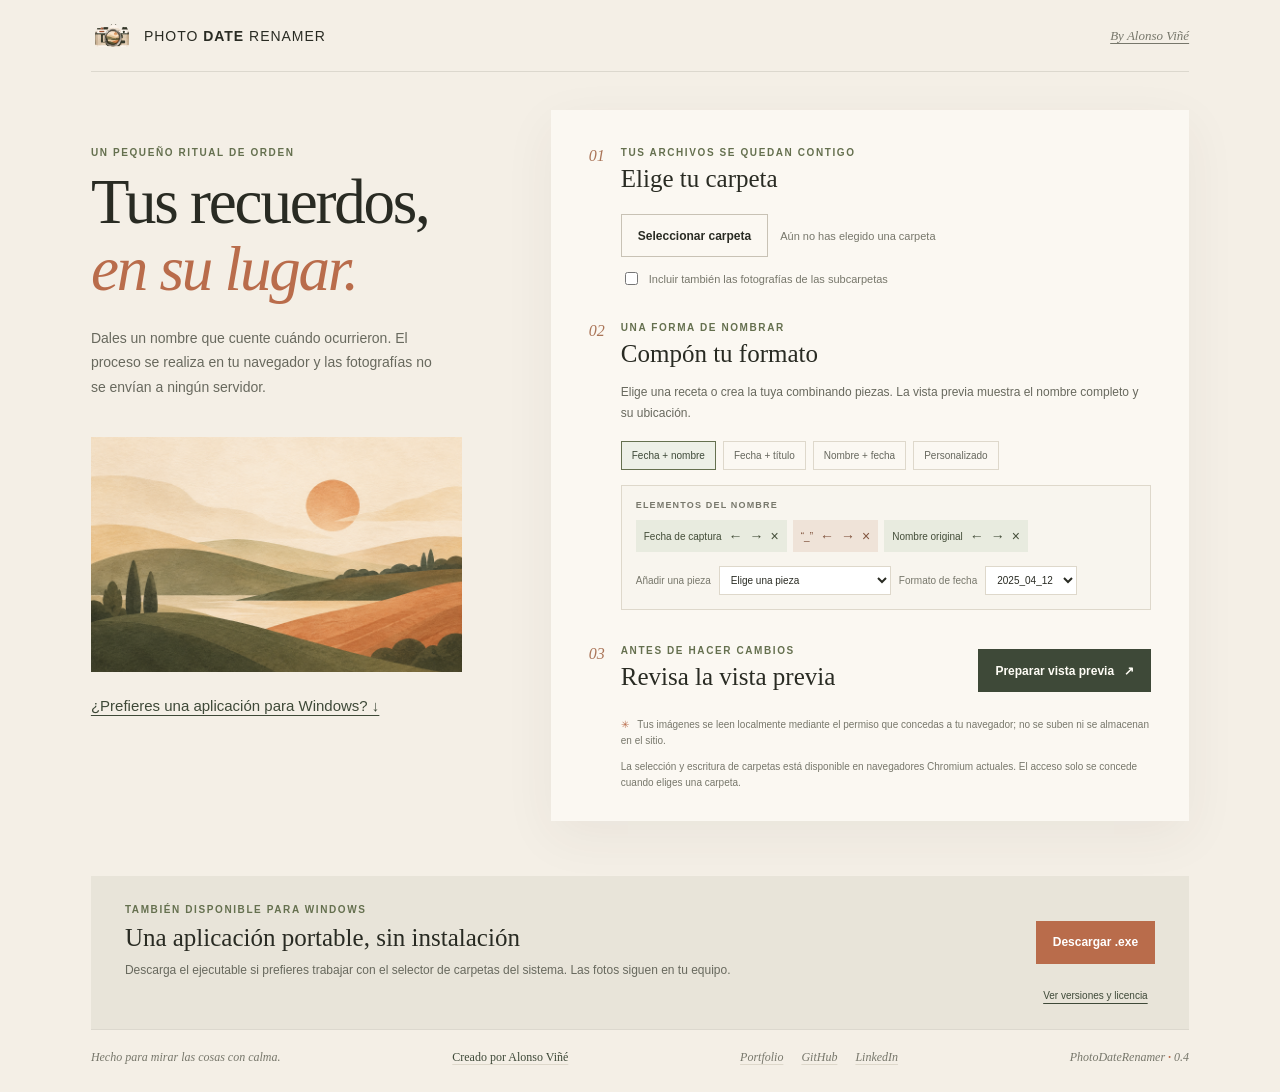
==== site/index.html @ 35bf4fce "feat: add static browser app and recursive renaming Add a GitHub Pages-ready browser-only photo rena" ====
<!doctype html>
<html lang="es">
<head>
  <meta charset="utf-8">
  <meta name="viewport" content="width=device-width, initial-scale=1">
  <meta name="theme-color" content="#f4efe6">
  <meta name="description" content="Ordena los nombres de tus fotografías directamente en tu navegador. Tus imágenes no se suben a ningún servidor.">
  <title>PhotoDateRenamer — orden sereno para tus recuerdos</title>
  <link rel="icon" type="image/png" href="./images/app-icon.png">
  <link rel="stylesheet" href="./styles.css">
  <script src="./metadata.js" defer></script>
  <script src="./app.js" defer></script>
</head>
<body>
  <div class="page-shell">
    <header class="topbar">
      <a class="wordmark" href="#inicio" aria-label="PhotoDateRenamer, inicio">
        <img class="wordmark-mark" src="./images/app-icon.png" alt="">
        <span>photo <b>date</b> renamer</span>
      </a>
      <a class="header-author" href="https://alonsovine.github.io/portfolioR/" target="_blank" rel="noopener noreferrer">By Alonso Viñé</a>
    </header>

    <main id="inicio">
      <section class="intro">
        <p class="eyebrow">Un pequeño ritual de orden</p>
        <h1>Tus recuerdos,<br><em>en su lugar.</em></h1>
        <p class="intro-copy">Dales un nombre que cuente cuándo ocurrieron. El proceso se realiza en tu navegador y las fotografías no se envían a ningún servidor.</p>
        <div class="intro-art">
          <img src="./images/hero-illustration.png" alt="Ilustración de un paisaje cálido de colinas al atardecer">
        </div>
        <a class="text-link" href="#descarga">¿Prefieres una aplicación para Windows? ↓</a>
      </section>

      <section class="workbench" aria-label="Renombrar fotografías en el navegador">
        <div class="step-heading">
          <span class="step-number">01</span>
          <div><p class="eyebrow">Tus archivos se quedan contigo</p><h2>Elige tu carpeta</h2></div>
        </div>
        <div class="folder-row">
          <button id="browse-button" class="button button-outline" type="button">Seleccionar carpeta</button>
          <span id="folder-name" class="folder-name">Aún no has elegido una carpeta</span>
        </div>
        <label class="recursive-option"><input id="recursive" type="checkbox"> Incluir también las fotografías de las subcarpetas</label>

        <div class="step-heading format-heading">
          <span class="step-number">02</span>
          <div><p class="eyebrow">Una forma de nombrar</p><h2>Compón tu formato</h2></div>
        </div>
        <p class="section-copy">Elige una receta o crea la tuya combinando piezas. La vista previa muestra el nombre completo y su ubicación.</p>
        <div class="preset-row" role="group" aria-label="Formatos predeterminados">
          <button class="preset active" data-preset="date_original" type="button">Fecha + nombre</button>
          <button class="preset" data-preset="date_stem" type="button">Fecha + título</button>
          <button class="preset" data-preset="original_date" type="button">Nombre + fecha</button>
          <button class="preset" data-preset="custom" type="button">Personalizado</button>
        </div>
        <div class="builder">
          <div class="builder-label">ELEMENTOS DEL NOMBRE</div>
          <div id="tokens" class="tokens" aria-live="polite"></div>
          <div class="builder-controls">
            <label for="add-element">Añadir una pieza</label>
            <select id="add-element">
              <option value="" selected disabled>Elige una pieza</option>
              <option value="date">Fecha de captura</option>
              <option value="original_name">Nombre original con extensión</option>
              <option value="original_stem">Nombre original sin extensión</option>
              <option value="extension">Extensión</option>
              <option value="text">Texto fijo…</option>
            </select>
            <label for="date-format">Formato de fecha</label>
            <select id="date-format">
              <option value="yyyy_mm_dd">2025_04_12</option>
              <option value="yyyy-mm-dd">2025-04-12</option>
              <option value="yyyymmdd">20250412</option>
            </select>
          </div>
        </div>

        <div class="preview-heading">
          <div class="step-heading compact-heading">
            <span class="step-number">03</span>
            <div><p class="eyebrow">Antes de hacer cambios</p><h2>Revisa la vista previa</h2></div>
          </div>
          <button id="preview-button" class="button button-dark" type="button">Preparar vista previa <span aria-hidden="true">↗</span></button>
        </div>
        <div id="notice" class="notice" role="status" aria-live="polite" hidden></div>
        <div id="undo-control" class="undo-control" hidden>
          <span>El último lote se puede restaurar mientras esta página siga abierta.</span>
          <button id="undo-button" class="button button-outline" type="button">Deshacer</button>
        </div>
        <div id="preview-wrap" class="preview-wrap" hidden>
          <div id="preview-summary" class="preview-summary"></div>
          <div class="table-scroll">
            <table>
              <thead><tr><th>Ubicación y nombre actual</th><th>Fecha usada</th><th>Estado</th><th>Nombre propuesto</th></tr></thead>
              <tbody id="preview-rows"></tbody>
            </table>
          </div>
          <div class="confirm-row">
            <p>Solo se cambiarán los nombres tras tu confirmación. No se sobrescribirán archivos.</p>
            <button id="confirm-button" class="button button-accent" type="button">Confirmar renombrado</button>
          </div>
        </div>
        <div class="privacy-note"><span aria-hidden="true">✳</span> Tus imágenes se leen localmente mediante el permiso que concedas a tu navegador; no se suben ni se almacenan en el sitio.</div>
        <p id="browser-note" class="browser-note"></p>
      </section>
    </main>

    <section id="descarga" class="download-card">
      <div>
        <p class="eyebrow">También disponible para Windows</p>
        <h2>Una aplicación portable, sin instalación</h2>
        <p>Descarga el ejecutable si prefieres trabajar con el selector de carpetas del sistema. Las fotos siguen en tu equipo.</p>
      </div>
      <a class="button button-accent" href="https://github.com/AlonsoVine/PhotoDateRenamer/releases/latest/download/PhotoDateRenamer.exe">Descargar .exe</a>
      <a class="release-link" href="https://github.com/AlonsoVine/PhotoDateRenamer/releases">Ver versiones y licencia</a>
    </section>

    <footer>
      <span>Hecho para mirar las cosas con calma.</span>
      <a class="footer-author" href="https://alonsovine.github.io/portfolioR/" target="_blank" rel="noopener noreferrer">Creado por Alonso Viñé</a>
      <nav class="footer-links" aria-label="Enlaces de Alonso Viñé">
        <a href="https://alonsovine.github.io/portfolioR/" target="_blank" rel="noopener noreferrer">Portfolio</a>
        <a href="https://github.com/AlonsoVine" target="_blank" rel="noopener noreferrer">GitHub</a>
        <a href="https://www.linkedin.com/in/alonso-vi%C3%B1%C3%A9-barrancos/" target="_blank" rel="noopener noreferrer">LinkedIn</a>
      </nav>
      <span>PhotoDateRenamer <b>·</b> 0.4</span>
    </footer>
  </div>

  <dialog id="text-dialog" class="text-dialog">
    <form method="dialog">
      <p class="eyebrow">Pieza personalizada</p>
      <h2>Añade un texto</h2>
      <label for="literal-text">Texto que formará parte del nombre</label>
      <input id="literal-text" maxlength="64" placeholder="por ejemplo, vacaciones">
      <div class="dialog-actions"><button class="button button-outline" value="cancel">Cancelar</button><button id="add-text-button" class="button button-dark" value="add">Añadir</button></div>
    </form>
  </dialog>
</body>
</html>
---- site/styles.css ----
:root {
  color-scheme: light;
  --paper: #f4efe6;
  --paper-light: #fbf8f2;
  --ink: #292b23;
  --muted: #77776b;
  --olive: #65704f;
  --olive-deep: #3e4938;
  --clay: #b96c4b;
  --line: #ded8cb;
  --serif: Georgia, "Times New Roman", serif;
  --sans: "Segoe UI", Arial, sans-serif;
}

* { box-sizing: border-box; }
body { margin: 0; background: var(--paper); color: var(--ink); font-family: var(--sans); font-size: 15px; }
button, input, select { font: inherit; }
button { cursor: pointer; }
.page-shell { max-width: 1280px; margin: auto; padding: 0 7.1%; }
.topbar { height: 72px; display: flex; justify-content: space-between; align-items: center; border-bottom: 1px solid #53524426; }
.wordmark { display: flex; align-items: center; gap: 11px; color: var(--ink); text-decoration: none; font-size: 14px; letter-spacing: .07em; text-transform: uppercase; }
.wordmark-mark { width: 42px; height: 30px; object-fit: contain; }
.header-author { color: var(--muted); font: italic 13px var(--serif); text-underline-offset: 3px; }
.download-link, .text-link, .release-link { color: var(--olive-deep); text-underline-offset: 4px; }
main { display: grid; grid-template-columns: minmax(270px, .75fr) minmax(500px, 1.25fr); gap: 7%; padding: 38px 0 55px; }
.intro { position: sticky; top: 35px; align-self: start; padding-top: 37px; }
.eyebrow { margin: 0 0 11px; color: var(--olive); font-size: 10px; font-weight: 700; letter-spacing: .16em; text-transform: uppercase; }
h1, h2, p { margin-top: 0; }
h1 { margin-bottom: 22px; font: 500 clamp(43px, 5vw, 63px)/1.07 var(--serif); letter-spacing: -.035em; }
h1 em { color: var(--clay); font-weight: 500; }
.intro-copy, .section-copy { color: #68695e; line-height: 1.75; }
.intro-copy { max-width: 350px; font-size: 14px; }
.intro-art { height: 235px; margin: 38px 12px 25px 0; overflow: hidden; background: #e9e1d3; }
.intro-art img { width: 100%; height: 100%; object-fit: cover; }
.workbench { padding: 37px 38px 30px; background: var(--paper-light); box-shadow: 0 15px 50px #433b2d0f; }
.step-heading { display: flex; gap: 16px; align-items: flex-start; }
.step-number { color: #aa7558; font: italic 16px var(--serif); }
h2 { margin: 0; font: 500 25px/1.2 var(--serif); }
.step-heading .eyebrow { margin-bottom: 6px; }
.folder-row { display: flex; align-items: center; gap: 12px; margin: 20px 0 12px 32px; }
.folder-name { color: var(--muted); font-size: 11px; overflow-wrap: anywhere; }
.recursive-option { display: flex; align-items: center; gap: 8px; margin: 0 0 34px 32px; color: var(--muted); font-size: 11px; }
.recursive-option input { accent-color: var(--olive); }
.button { display: inline-flex; min-height: 43px; align-items: center; justify-content: center; gap: 10px; padding: 0 16px; border: 1px solid transparent; font-size: 12px; font-weight: 600; text-decoration: none; transition: background .2s, transform .2s; }
.button:hover { transform: translateY(-1px); }
.button-outline { border-color: #c8c2b5; background: transparent; color: var(--ink); }
.button-outline:hover { background: #f2eee6; }
.button-dark { background: var(--olive-deep); color: #fffdf6; }
.button-accent { background: var(--clay); color: white; }
.button-accent:hover { background: #a85e3f; }
.format-heading { margin-bottom: 13px; }
.section-copy { margin: 0 0 17px 32px; font-size: 12px; }
.preset-row { display: flex; flex-wrap: wrap; gap: 7px; margin: 0 0 15px 32px; }
.preset { padding: 8px 10px; border: 1px solid var(--line); background: transparent; color: #66675d; font-size: 10px; }
.preset.active { border-color: var(--olive); background: #edf0e7; color: var(--olive-deep); }
.builder { margin: 0 0 35px 32px; padding: 14px; border: 1px solid var(--line); background: #f8f5ee; }
.builder-label { margin-bottom: 10px; color: var(--muted); font-size: 9px; font-weight: 700; letter-spacing: .13em; }
.tokens { display: flex; flex-wrap: wrap; gap: 6px; min-height: 32px; }
.token { display: inline-flex; align-items: center; gap: 7px; padding: 6px 8px; background: #e8ebdf; color: #434d38; font-size: 10px; }
.token.text-token { background: #efe3d8; color: #81543d; }
.token button { padding: 0; border: 0; background: transparent; color: inherit; font-size: 14px; line-height: 1; }
.builder-controls { display: flex; flex-wrap: wrap; gap: 8px; align-items: center; margin-top: 14px; }
.builder-controls label { color: var(--muted); font-size: 10px; }
.builder-controls select { max-width: 100%; padding: 7px; border: 1px solid var(--line); background: white; color: var(--ink); font-size: 10px; }
.preview-heading { display: flex; justify-content: space-between; align-items: end; gap: 14px; }
.compact-heading { gap: 16px; }
.preview-wrap { margin: 20px 0 0 32px; border-top: 1px solid var(--line); }
.preview-summary { padding: 12px 0; color: #626357; font-size: 11px; }
.table-scroll { overflow: auto; max-height: 360px; border: 1px solid var(--line); }
table { width: 100%; border-collapse: collapse; font-size: 10px; text-align: left; }
th { position: sticky; top: 0; padding: 10px; background: #efebe2; color: #77776b; font-size: 9px; letter-spacing: .08em; text-transform: uppercase; }
td { max-width: 220px; padding: 10px; overflow-wrap: anywhere; border-top: 1px solid #ebe6dc; }
td.status { width: 65px; color: var(--olive); white-space: nowrap; }
tr.is-conflict td.status, tr.is-skipped td.status { color: #a4593c; }
tr.is-skipped td:last-child { color: var(--muted); }
.confirm-row { display: flex; justify-content: space-between; align-items: center; gap: 12px; padding-top: 14px; }
.confirm-row p { margin: 0; color: var(--muted); font-size: 10px; line-height: 1.5; }
.button:disabled { cursor: not-allowed; opacity: .5; transform: none; }
.notice { margin: 17px 0 0 32px; padding: 12px 14px; border-left: 3px solid var(--olive); background: #edf0e7; color: #414a37; font-size: 12px; line-height: 1.5; }
.notice.error { border-color: var(--clay); background: #f5ebe4; color: #804830; }
.undo-control { display: flex; justify-content: space-between; align-items: center; gap: 12px; margin: 10px 0 0 32px; color: var(--muted); font-size: 10px; }
.undo-control[hidden], .preview-wrap[hidden], .notice[hidden] { display: none; }
.privacy-note, .browser-note { margin: 25px 0 0 32px; color: var(--muted); font-size: 10px; line-height: 1.6; }
.privacy-note span { padding-right: 6px; color: var(--clay); }
.browser-note { margin-top: 10px; }
.download-card { display: grid; grid-template-columns: 1fr auto; align-items: center; gap: 10px 25px; padding: 28px 34px; background: #e8e4d9; }
.download-card h2 { margin-bottom: 8px; }
.download-card p:not(.eyebrow) { margin: 0; color: #68695e; font-size: 12px; line-height: 1.6; }
.download-card .eyebrow { margin-bottom: 8px; }
.release-link { grid-column: 2; justify-self: center; font-size: 10px; }
footer { display: flex; justify-content: space-between; align-items: center; gap: 16px; padding: 20px 0 27px; border-top: 1px solid #53524426; color: var(--muted); font: italic 12px var(--serif); }
footer a { color: inherit; text-decoration-color: var(--line); text-underline-offset: 3px; }
footer .footer-author { color: var(--olive-deep); font-style: normal; }
footer b { color: var(--clay); }
.footer-links { display: flex; flex-wrap: wrap; gap: 18px; }
.text-dialog { width: min(390px, calc(100vw - 32px)); padding: 27px; border: 1px solid var(--line); background: var(--paper-light); color: var(--ink); box-shadow: 0 15px 55px #292b2340; }
.text-dialog::backdrop { background: #25271f66; }
.text-dialog h2 { margin-bottom: 19px; }
.text-dialog label { display: block; margin-bottom: 8px; color: var(--muted); font-size: 11px; }
.text-dialog input { width: 100%; padding: 13px; border: 1px solid var(--line); }
.dialog-actions { display: flex; justify-content: end; gap: 8px; margin-top: 20px; }
.sr-only { position: absolute; width: 1px; height: 1px; padding: 0; margin: -1px; overflow: hidden; clip: rect(0,0,0,0); white-space: nowrap; border: 0; }
@media (max-width: 900px) {
  .page-shell { padding: 0 5%; }
  main { grid-template-columns: 1fr; gap: 30px; padding: 35px 0 45px; }
  .intro { position: static; padding-top: 12px; }
  .intro-art { height: 190px; max-width: 420px; }
}
@media (max-width: 560px) {
  .page-shell { padding: 0 18px; }
  .topbar { height: 66px; }
  .wordmark { font-size: 10px; gap: 7px; }
  .wordmark-mark { width: 33px; height: 25px; }
  .download-link { font-size: 10px; }
  .workbench { padding: 26px 18px; }
  .folder-row, .recursive-option, .section-copy, .preset-row, .builder, .preview-wrap, .privacy-note, .browser-note, .notice, .undo-control { margin-left: 0; }
  .folder-row { align-items: flex-start; flex-direction: column; }
  .preview-heading, .confirm-row { align-items: flex-start; flex-direction: column; }
  .preview-heading .button { width: 100%; }
  .download-card { grid-template-columns: 1fr; padding: 24px; }
  .download-card .button, .release-link { grid-column: 1; justify-self: start; }
  footer { align-items: flex-start; flex-direction: column; }
}
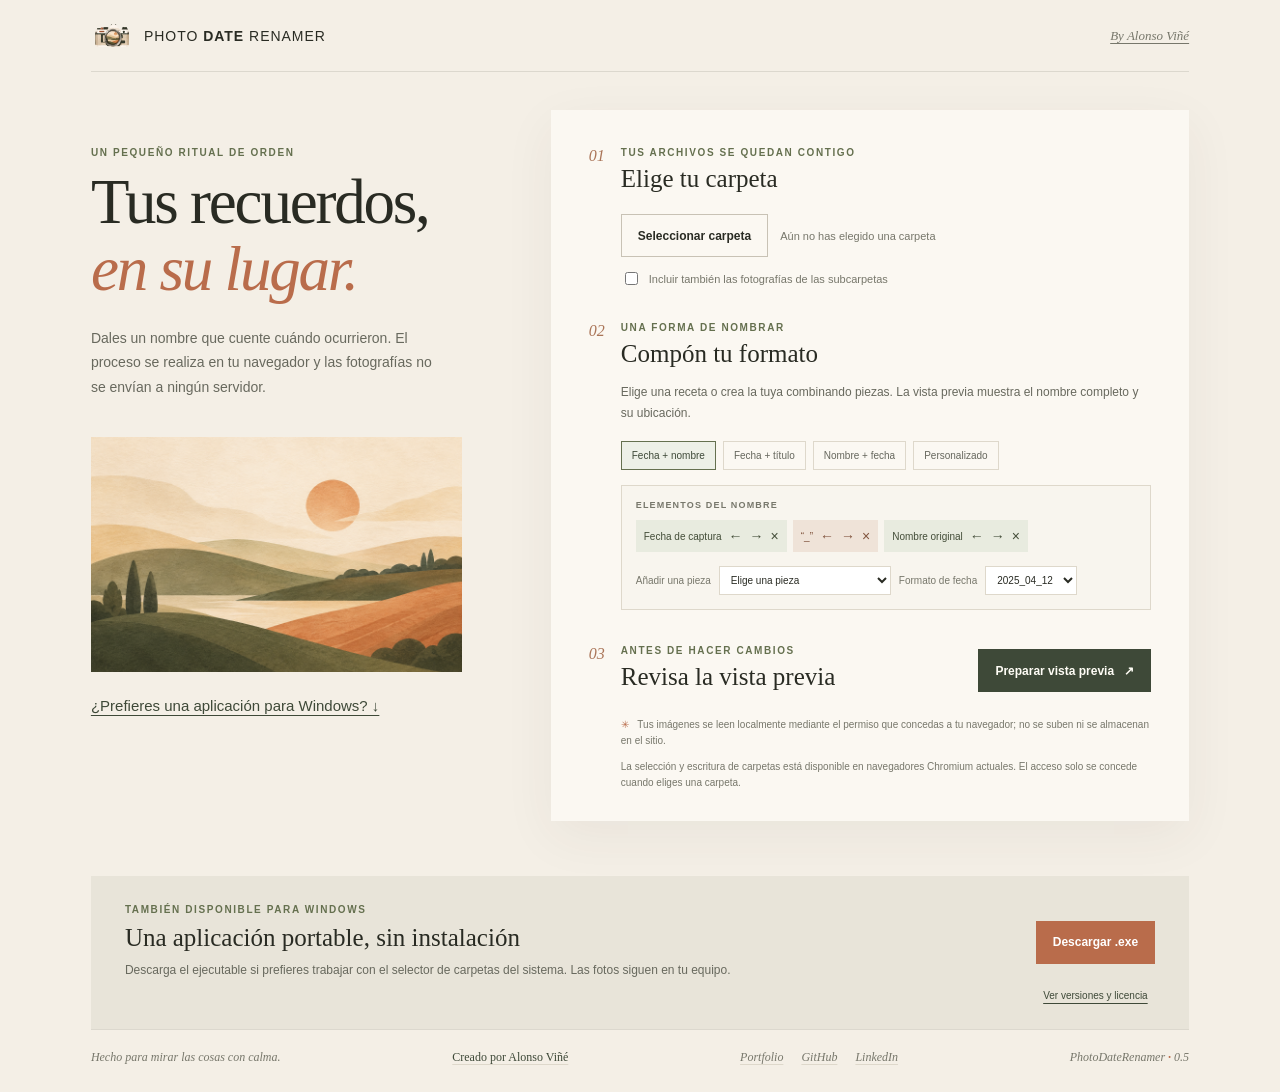
==== commit 5d2713d4: "chore: prepare 0.5.0 release Set package and UI versions to 0.5.0 and move the unreleased hardening," ====
--- a/site/index.html
+++ b/site/index.html
@@ -84,6 +84,11 @@
           <button id="preview-button" class="button button-dark" type="button">Preparar vista previa <span aria-hidden="true">↗</span></button>
         </div>
         <div id="notice" class="notice" role="status" aria-live="polite" hidden></div>
+        <div id="operation-progress" class="operation-progress" role="status" aria-live="polite" hidden>
+          <progress id="operation-progress-bar" max="100"></progress>
+          <span id="operation-progress-label"></span>
+          <button id="cancel-operation" class="button button-outline" type="button">Cancelar</button>
+        </div>
         <div id="undo-control" class="undo-control" hidden>
           <span>El último lote se puede restaurar mientras esta página siga abierta.</span>
           <button id="undo-button" class="button button-outline" type="button">Deshacer</button>
@@ -96,6 +101,11 @@
               <tbody id="preview-rows"></tbody>
             </table>
           </div>
+          <nav id="preview-pagination" class="preview-pagination" aria-label="Páginas de la vista previa" hidden>
+            <span id="preview-page-label"></span>
+            <button id="previous-page" class="button button-outline" type="button">Anterior</button>
+            <button id="next-page" class="button button-outline" type="button">Siguiente</button>
+          </nav>
           <div class="confirm-row">
             <p>Solo se cambiarán los nombres tras tu confirmación. No se sobrescribirán archivos.</p>
             <button id="confirm-button" class="button button-accent" type="button">Confirmar renombrado</button>
@@ -124,7 +134,7 @@
         <a href="https://github.com/AlonsoVine" target="_blank" rel="noopener noreferrer">GitHub</a>
         <a href="https://www.linkedin.com/in/alonso-vi%C3%B1%C3%A9-barrancos/" target="_blank" rel="noopener noreferrer">LinkedIn</a>
       </nav>
-      <span>PhotoDateRenamer <b>·</b> 0.4</span>
+      <span>PhotoDateRenamer <b>·</b> 0.5</span>
     </footer>
   </div>
 
--- a/site/styles.css
+++ b/site/styles.css
@@ -78,8 +78,13 @@
 .button:disabled { cursor: not-allowed; opacity: .5; transform: none; }
 .notice { margin: 17px 0 0 32px; padding: 12px 14px; border-left: 3px solid var(--olive); background: #edf0e7; color: #414a37; font-size: 12px; line-height: 1.5; }
 .notice.error { border-color: var(--clay); background: #f5ebe4; color: #804830; }
+.operation-progress { display: flex; align-items: center; gap: 12px; margin: 12px 0 0 32px; color: var(--muted); font-size: 11px; }
+.operation-progress progress { width: min(180px, 30%); accent-color: var(--olive); }
+.operation-progress[hidden] { display: none; }
 .undo-control { display: flex; justify-content: space-between; align-items: center; gap: 12px; margin: 10px 0 0 32px; color: var(--muted); font-size: 10px; }
 .undo-control[hidden], .preview-wrap[hidden], .notice[hidden] { display: none; }
+.preview-pagination { display: flex; align-items: center; justify-content: flex-end; gap: 8px; padding-top: 10px; color: var(--muted); font-size: 10px; }
+.preview-pagination[hidden] { display: none; }
 .privacy-note, .browser-note { margin: 25px 0 0 32px; color: var(--muted); font-size: 10px; line-height: 1.6; }
 .privacy-note span { padding-right: 6px; color: var(--clay); }
 .browser-note { margin-top: 10px; }
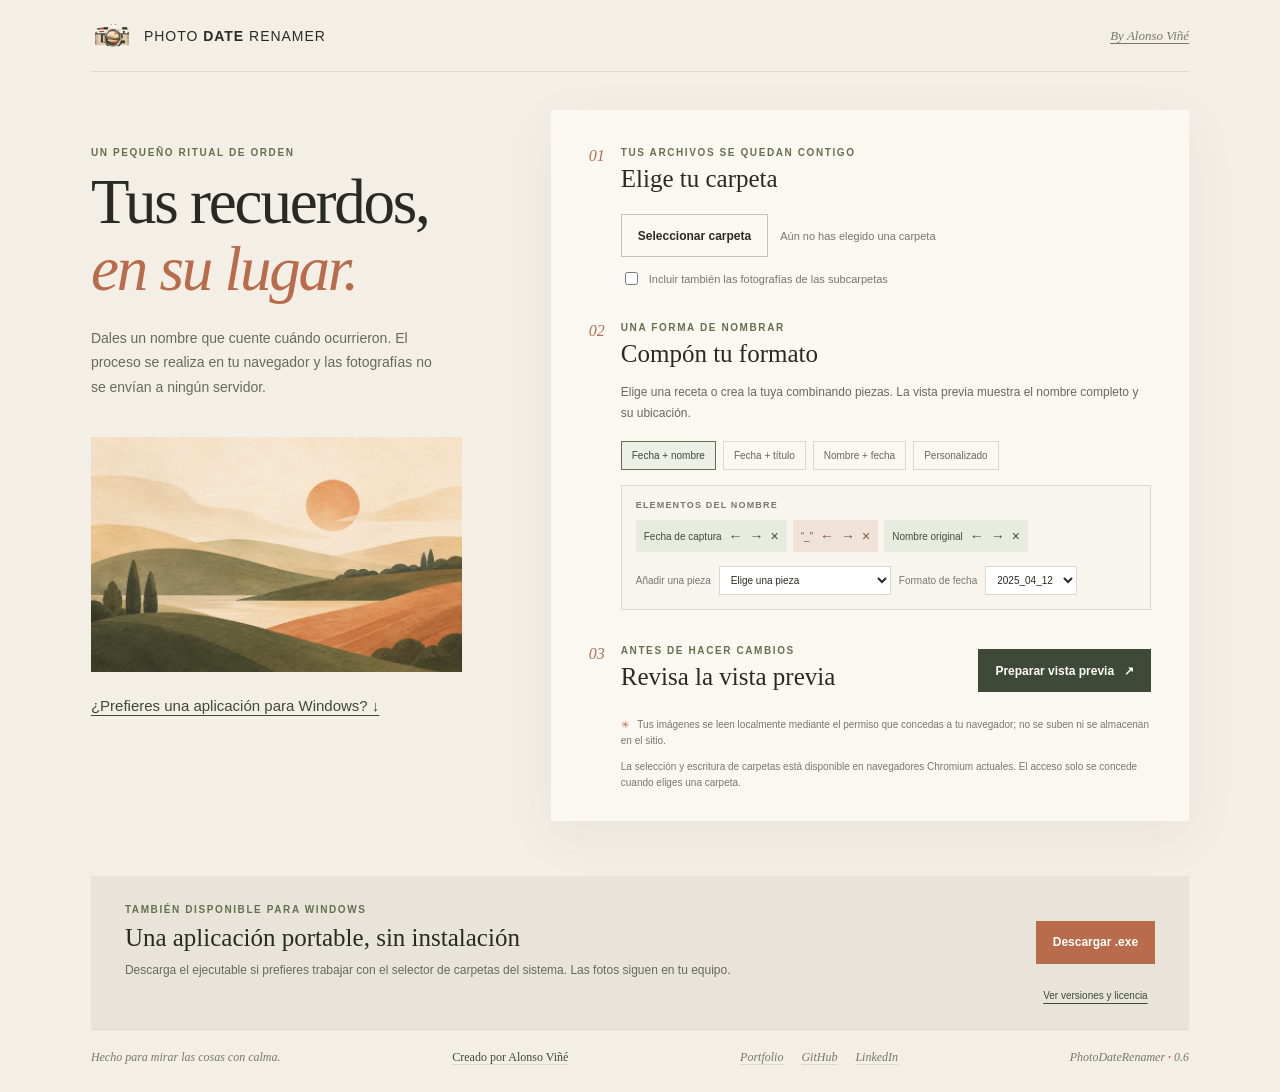
==== commit d5d3ef22: "Merge branch 'mejora-ui': prepare 0.6.0 release Co-Authored-By: Claude Opus 5.5 <noreply@anthropic.c" ====
--- a/site/index.html
+++ b/site/index.html
@@ -134,7 +134,7 @@
         <a href="https://github.com/AlonsoVine" target="_blank" rel="noopener noreferrer">GitHub</a>
         <a href="https://www.linkedin.com/in/alonso-vi%C3%B1%C3%A9-barrancos/" target="_blank" rel="noopener noreferrer">LinkedIn</a>
       </nav>
-      <span>PhotoDateRenamer <b>·</b> 0.5</span>
+      <span>PhotoDateRenamer <b>·</b> 0.6</span>
     </footer>
   </div>
 
